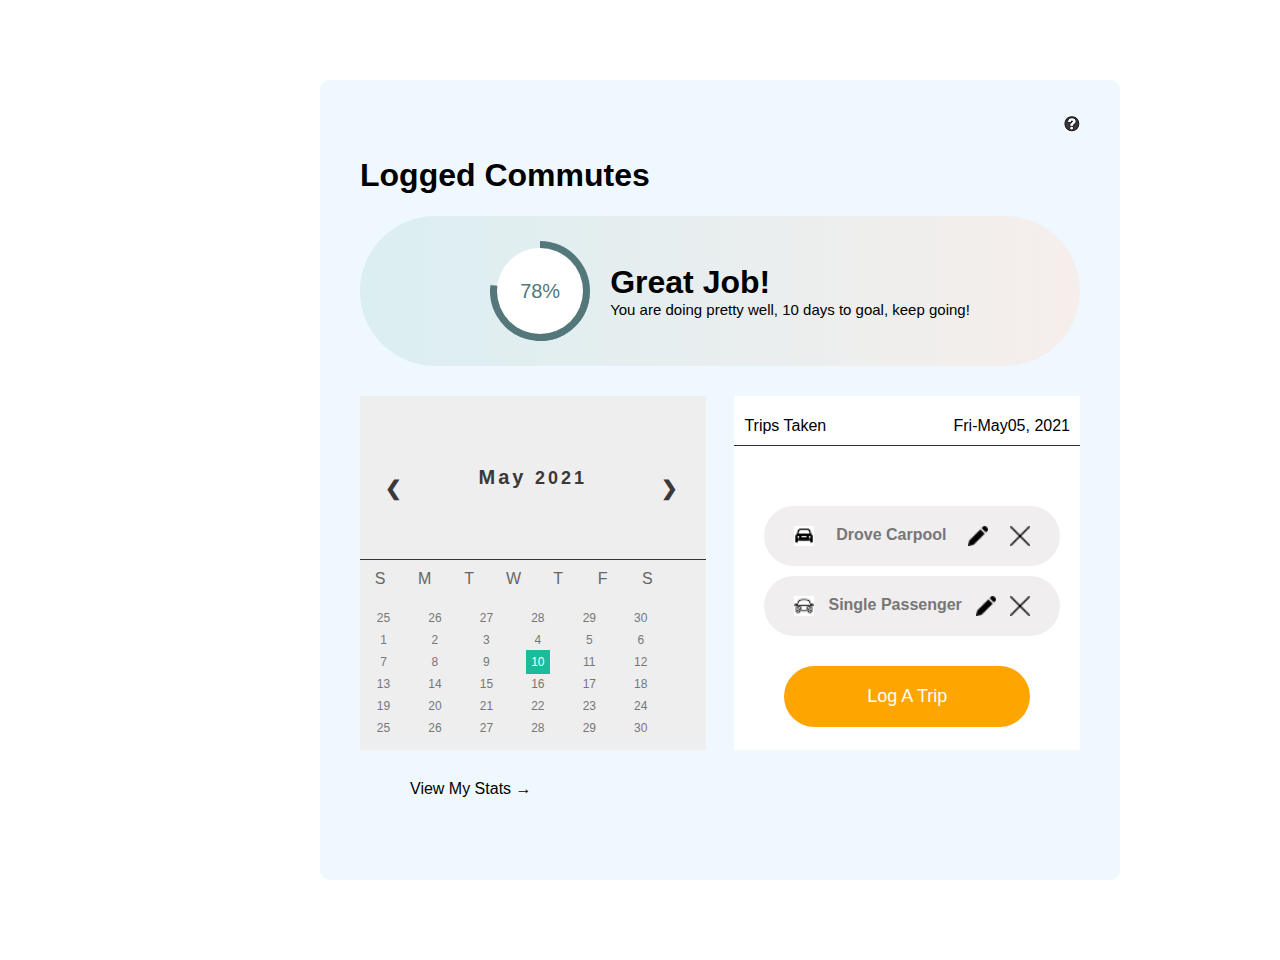
==== cal.html @ 1b8c0f5a "added icons and .css file" ====
<!DOCTYPE html>
<html lang="en">
  <head>
    <meta charset="UTF-8" />
    <meta name="viewport" content="width=device-width, initial-scale=1.0" />
    <link rel="stylesheet" href="style.css" />
    <title>Calendar Structure</title>
  </head>
  <body>
    <div class="container">
      <section class="calender">
        <p style="text-align: right; background-color: aliceblue">
          <img src="ques.png" alt="" />
        </p>
        <h1>Logged Commutes</h1>
        <div class="cal_head flex-container">
          <div class="lft_col">
            <div class="progress-circle over50 p77">
              <span>78%</span>
              <div class="left-half-clipper">
                <div class="first50-bar"></div>
                <div class="value-bar"></div>
              </div>
            </div>
          </div>
          <div class="rgt_col">
            <h3>Great Job!</h3>
            <p style="font-size: 15px">
              You are doing pretty well, 10 days to goal, keep going!
            </p>
          </div>
        </div>
        <div class="main_cal">
          <div class="lft_col_main">
            <div class="month">
              <ul>
                <li class="prev">&#10094;</li>
                <li class="next">&#10095;</li>
                <li>
                  May
                  <span style="font-size: 18px">2021</span>
                </li>
              </ul>
            </div>

            <ul class="weekdays">
                
              <li>S</li>
              <li>M</li>
              <li>T</li>
              <li>W</li>
              <li>T</li>
              <li>F</li>
              <li>S</li>
            </ul>

            <ul class="days">
              <li class="prev-month">25</li>
              <li class="prev-month">26</li>
              <li class="prev-month">27</li>
              <li class="prev-month">28</li>
              <li class="prev-month">29</li>
              <li class="prev-month">30</li>
              <li>1</li>
              <li>2</li>
              <li>3</li>
              <li>4</li>
              <li>5</li>
              <li>6</li>
              <li>7</li>
              <li>8</li>
              <li>9</li>
              <li><span class="active">10</span></li>
              <li>11</li>
              <li>12</li>
              <li>13</li>
              <li>14</li>
              <li>15</li>
              <li>16</li>
              <li>17</li>
              <li>18</li>
              <li>19</li>
              <li>20</li>
              <li>21</li>
              <li>22</li>
              <li>23</li>
              <li>24</li>
              <li>25</li>
              <li>26</li>
              <li>27</li>
              <li>28</li>
              <li>29</li>
              <li>30</li>
            </ul>
          </div>

          <div class="rgt_col_main">
            <div class="flx-cont">
              <p>Trips Taken</p>
              <p>Fri-May05, 2021</p>
            </div>

            <div class="car">
              <img src="car1.png" alt="" />
              <strong>Drove Carpool</strong>
              <img src="pencil.png" alt="" />
              <img src="cancel.png" alt="" />
            </div>

            <div class="passen">
              <img src="car2.png" alt="" />
              <strong>Single Passenger</strong>
              <img src="pencil.png" alt="" />
              <img src="cancel.png" alt="" />
            </div>

            <div class="mn_btn">Log A Trip</div>
          </div>
        </div>
        <div class="view" style="padding: 30px 0 0 50px">
          View My Stats &#8594;
        </div>
      </section>
    </div>
  </body>
</html>
---- style.css ----
body {
  margin: 0;
  padding: 0;
  font-family: 'Poppins';
  /* font-size: 22px; */
}

.container {
  max-width: 50%;
  margin: 0 auto;
  

}

.calender {
  margin: 5em 0;
  width: 800px;
  height: 800px;
  /* background-color: #c3c3c3;  */
  background-color: aliceblue;
  border-radius: 10px;
  padding: 20px 40px;
  box-sizing: border-box;
}

.cal_head {
  display: flex;
  flex-direction: row;
  background-image: linear-gradient(to right, #dbeef2, #f6eeeb);
  border-radius: 80px;
  height: 150px;
  align-items: center;
  justify-content: center;
}

.rgt_col h3 {
  font-size: 32px;
  padding: 0;
  margin: 0;
}

.rgt_col p {
  font-size: 22px;
  padding: 0;
  margin: 0;
}

.main_cal {
  margin-top: 30px;
  display: flex;
  flex-direction: row;
  /*background-image: linear-gradient(to right, #dbeef2 , #f6eeeb);
    border-radius: 80px;
    height: 150px;
    align-items: center;
    justify-content: center;*/
}

.flx-cont {
  padding: 5px 10px;
  display: flex;
  flex-direction: row;
  height: 50px;
  justify-content: space-between;
  border-bottom: 1px solid #333;
}

.lft_col_main {
  flex-basis: 48%;
}

.rgt_col_main {
  flex-basis: 48%;
  /*align-items: flex-end;
    height: 200px;*/
  background-color: #fff;
  margin-left: 4%;
}

.car {
  margin: 60px 20px 10px 30px;
  display: flex;
  height: 60px;
  flex-direction: row;
  justify-content: space-between;
  background-color: #f0eeee;
  color: #777;
  border-radius: 50px;
  padding: 20px 30px;
}

.passen {
  margin: 10px 20px 30px 30px;
  display: flex;
  height: 60px;
  flex-direction: row;
  justify-content: space-between;
  background-color: #f0eeee;
  color: #777;
  border-radius: 50px;
  padding: 20px 30px;
}


.mn_btn {
  margin: 0 50px;
  text-align: center;
  padding: 20px 10px;
  border-radius: 70px;
  background-color: #ffa500;
  color: #fff;
  font-size: 18px;
}

/*calendar*/

* {
  box-sizing: border-box;
}
ul {
  list-style-type: none;
}
body {
  font-family: Verdana, sans-serif;
}

.month {
  padding: 70px 25px;
  width: 100%;
  background: #eee;
  text-align: center;
  border-bottom: 1px solid #333;
}

.month ul {
  margin: 0;
  padding: 0;
}
.prev-month {
  color: rgba(252, 251, 251, 0.479);
}
.month ul li {
  color: rgb(58, 57, 57);
  font-size: 20px;
  font-weight: bolder;
  /* text-transform: uppercase; */
  letter-spacing: 3px;
}

.month .prev {
  float: left;
  padding-top: 10px;
}

.month .next {
  float: right;
  padding-top: 10px;
}
.prev:hover,
.next:hover {
  background-color: rgb(70, 69, 69);
  cursor: pointer;
}
.weekdays {
  margin: 0;
  padding: 10px 0;
  background-color: #eee;
}

.weekdays li {
  display: inline-block;
  width: 11.6%;
  color: #666;
  text-align: center;
}

.days {
  padding: 10px 0;
  background: #eee;
  margin: 0;
}

.days li {
  list-style-type: none;
  display: inline-block;
  width: 13.6%;
  text-align: center;
  margin-bottom: 5px;
  font-size: 12px;
  color: #777;
}

.days li .active {
  padding: 5px;
  background: #1abc9c;
  color: white !important;
}

.progress-circle {
  font-size: 20px;
  margin: 20px;
  position: relative; /* so that children can be absolutely positioned */
  padding: 0;
  width: 5em;
  height: 5em;
  /*background-color: #F2E9E1;*/
  border-radius: 50%;
  line-height: 5em;
}

.progress-circle:after {
  border: none;
  position: absolute;
  top: 0.35em;
  left: 0.35em;
  text-align: center;
  display: block;
  border-radius: 50%;
  width: 4.3em;
  height: 4.3em;
  background-color: white;
  content: " ";
}

.progress-circle span {
  position: absolute;
  line-height: 5em;
  width: 5em;
  text-align: center;
  display: block;
  color: #53777a;
  z-index: 2;
}
.left-half-clipper {
  /* a round circle */
  border-radius: 50%;
  width: 5em;
  height: 5em;
  position: absolute; /* needed for clipping */
  clip: rect(0, 5em, 5em, 2.5em); /* clips the whole left half*/
}
/* when p>50, don't clip left half*/
.progress-circle.over50 .left-half-clipper {
  clip: rect(auto, auto, auto, auto);
}
.value-bar {
  /*This is an overlayed square, that is made round with the border radius,
   then it is cut to display only the left half, then rotated clockwise
   to escape the outer clipping path.*/
  position: absolute; /*needed for clipping*/
  clip: rect(0, 2.5em, 5em, 0);
  width: 5em;
  height: 5em;
  border-radius: 50%;
  border: 0.45em solid #53777a; /*The border is 0.35 but making it larger removes visual artifacts */
  /*background-color: #4D642D;*/ /* for debug */
  box-sizing: border-box;
}
/* Progress bar filling the whole right half for values above 50% */
.progress-circle.over50 .first50-bar {
  /*Progress bar for the first 50%, filling the whole right half*/
  position: absolute; /*needed for clipping*/
  clip: rect(0, 5em, 5em, 2.5em);
  background-color: #53777a;
  border-radius: 50%;
  width: 5em;
  height: 5em;
}
.progress-circle:not(.over50) .first50-bar {
  display: none;
}

.progress-circle.p77 .value-bar {
  transform: rotate(277deg);
}
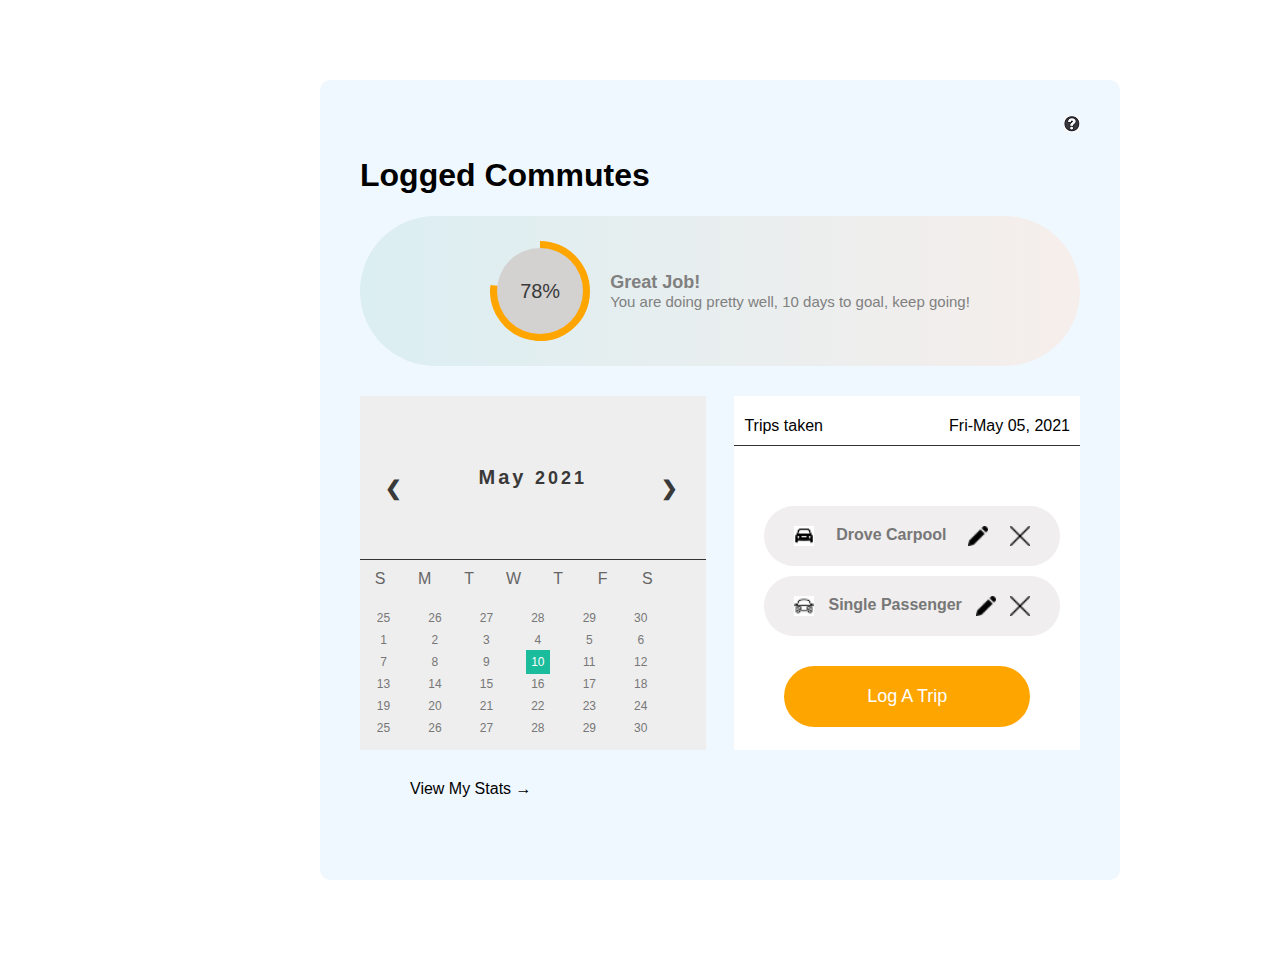
==== commit 36c4a5ae: "modified .css file" ====
--- a/cal.html
+++ b/cal.html
@@ -24,8 +24,8 @@
             </div>
           </div>
           <div class="rgt_col">
-            <h3>Great Job!</h3>
-            <p style="font-size: 15px">
+            <h3 style="font-size: 18px; color: grey;">Great Job!</h3>
+            <p style="font-size: 15px; color: grey;">
               You are doing pretty well, 10 days to goal, keep going!
             </p>
           </div>
@@ -96,8 +96,8 @@
 
           <div class="rgt_col_main">
             <div class="flx-cont">
-              <p>Trips Taken</p>
-              <p>Fri-May05, 2021</p>
+              <p>Trips taken</p>
+              <p>Fri-May 05, 2021</p>
             </div>
 
             <div class="car">
--- a/style.css
+++ b/style.css
@@ -2,14 +2,12 @@
   margin: 0;
   padding: 0;
   font-family: 'Poppins';
-  /* font-size: 22px; */
 }
 
 .container {
   max-width: 50%;
   margin: 0 auto;
-  
-
+  box-shadow: 0px, 0px, 15px, 3px;
 }
 
 .calender {
@@ -17,7 +15,8 @@
   width: 800px;
   height: 800px;
   /* background-color: #c3c3c3;  */
-  background-color: aliceblue;
+background-color: aliceblue;
+  
   border-radius: 10px;
   padding: 20px 40px;
   box-sizing: border-box;
@@ -49,11 +48,7 @@
   margin-top: 30px;
   display: flex;
   flex-direction: row;
-  /*background-image: linear-gradient(to right, #dbeef2 , #f6eeeb);
-    border-radius: 80px;
-    height: 150px;
-    align-items: center;
-    justify-content: center;*/
+
 }
 
 .flx-cont {
@@ -101,7 +96,6 @@
   padding: 20px 30px;
 }
 
-
 .mn_btn {
   margin: 0 50px;
   text-align: center;
@@ -143,7 +137,6 @@
   color: rgb(58, 57, 57);
   font-size: 20px;
   font-weight: bolder;
-  /* text-transform: uppercase; */
   letter-spacing: 3px;
 }
 
@@ -218,7 +211,7 @@
   border-radius: 50%;
   width: 4.3em;
   height: 4.3em;
-  background-color: white;
+  background-color: rgb(212, 209, 209);
   content: " ";
 }
 
@@ -227,8 +220,9 @@
   line-height: 5em;
   width: 5em;
   text-align: center;
+  font-size: 20px;
   display: block;
-  color: #53777a;
+  color: #393a3a;
   z-index: 2;
 }
 .left-half-clipper {
@@ -252,7 +246,7 @@
   width: 5em;
   height: 5em;
   border-radius: 50%;
-  border: 0.45em solid #53777a; /*The border is 0.35 but making it larger removes visual artifacts */
+  border: 0.45em solid #ffa500; /*The border is 0.35 but making it larger removes visual artifacts */
   /*background-color: #4D642D;*/ /* for debug */
   box-sizing: border-box;
 }
@@ -261,7 +255,7 @@
   /*Progress bar for the first 50%, filling the whole right half*/
   position: absolute; /*needed for clipping*/
   clip: rect(0, 5em, 5em, 2.5em);
-  background-color: #53777a;
+  background-color: #ffa500;
   border-radius: 50%;
   width: 5em;
   height: 5em;
